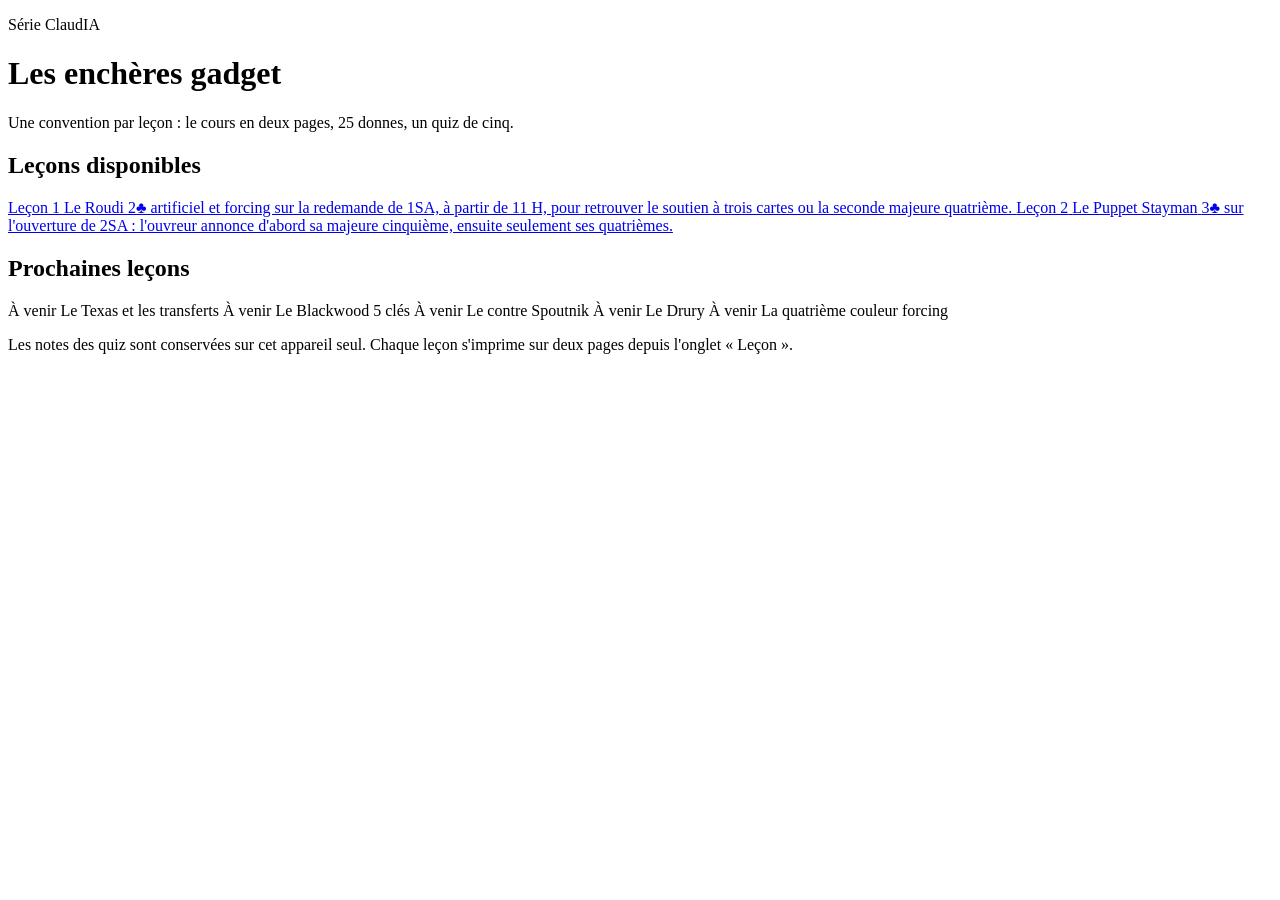
==== index.html @ d80269ad "Add files via upload" ====
<!DOCTYPE html>
<html lang="fr">
<head>
<meta charset="utf-8">
<meta name="viewport" content="width=device-width, initial-scale=1, viewport-fit=cover">
<meta name="theme-color" content="#17492f">
<meta name="mobile-web-app-capable" content="yes">
<meta name="apple-mobile-web-app-status-bar-style" content="black-translucent">
<title>Les enchères gadget · Série ClaudIA</title>
<link rel="manifest" href="manifest.webmanifest">
<link rel="apple-touch-icon" href="icon-180.png">
<link rel="icon" href="icon-192.png">
<link rel="stylesheet" href="assets/gadget.css">
</head>
<body class="accueil">

<header class="top">
  <div class="wrap">
    <p class="serie">Série ClaudIA</p>
    <h1>Les enchères <span class="num">gadget</span></h1>
    <p class="soustitre">Une convention par leçon : le cours en deux pages, 25 donnes, un quiz de cinq.</p>
    <button id="installer" class="installer" hidden onclick="installer()">Installer l'application</button>
  </div>
</header>

<div class="wrap">
  <section class="sommaire">
    <h2>Leçons disponibles</h2>
      <a class="carte-lecon" href="lecon-01-roudi.html" data-lecon="01-roudi">
        <span class="numero">Leçon 1</span>
        <span class="titre-lecon">Le Roudi</span>
        <span class="resume-lecon">2♣ artificiel et forcing sur la redemande de 1SA, à partir de 11 H, pour retrouver le soutien à trois cartes ou la seconde majeure quatrième.</span>
        <span class="note-lecon" hidden></span>
      </a>
      <a class="carte-lecon" href="lecon-02-puppet.html" data-lecon="02-puppet">
        <span class="numero">Leçon 2</span>
        <span class="titre-lecon">Le Puppet Stayman</span>
        <span class="resume-lecon">3♣ sur l'ouverture de 2SA : l'ouvreur annonce d'abord sa majeure cinquième, ensuite seulement ses quatrièmes.</span>
        <span class="note-lecon" hidden></span>
      </a>
  </section>

  <section class="sommaire">
    <h2>Prochaines leçons</h2>
      <span class="carte-lecon future"><span class="numero">À venir</span>
        <span class="titre-lecon">Le Texas et les transferts</span></span>
      <span class="carte-lecon future"><span class="numero">À venir</span>
        <span class="titre-lecon">Le Blackwood 5 clés</span></span>
      <span class="carte-lecon future"><span class="numero">À venir</span>
        <span class="titre-lecon">Le contre Spoutnik</span></span>
      <span class="carte-lecon future"><span class="numero">À venir</span>
        <span class="titre-lecon">Le Drury</span></span>
      <span class="carte-lecon future"><span class="numero">À venir</span>
        <span class="titre-lecon">La quatrième couleur forcing</span></span>
  </section>

  <p class="mention">Les notes des quiz sont conservées sur cet appareil seul. Chaque leçon
  s'imprime sur deux pages depuis l'onglet « Leçon ».</p>
</div>

<script src="assets/accueil.js"></script>
<script>
let inviteInstall = null;
window.addEventListener("beforeinstallprompt", e => {
  e.preventDefault(); inviteInstall = e;
  const b = document.getElementById("installer"); if(b) b.hidden = false;
});
function installer(){
  if(!inviteInstall) return;
  inviteInstall.prompt(); inviteInstall = null;
  const b = document.getElementById("installer"); if(b) b.hidden = true;
}
if("serviceWorker" in navigator && location.protocol.indexOf("http") === 0){
  window.addEventListener("load", () => navigator.serviceWorker.register("sw.js").catch(() => {}));
}
</script>
</body>
</html>
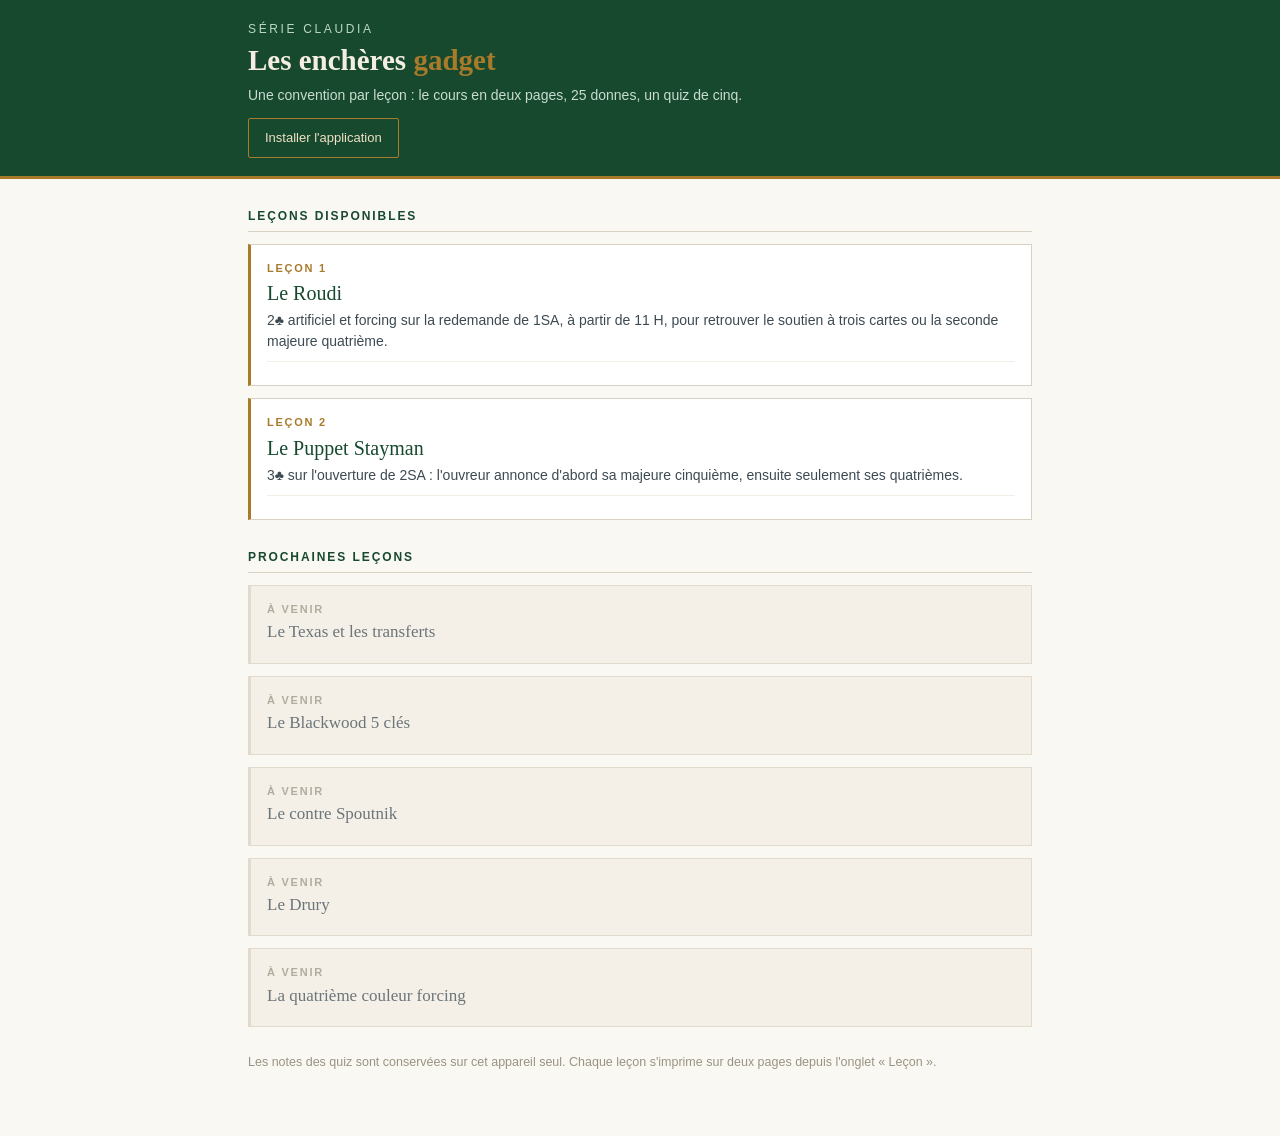
==== commit 941dbe5f: "Add files via upload" ====
--- a/index.html
+++ b/index.html
@@ -10,7 +10,331 @@
 <link rel="manifest" href="manifest.webmanifest">
 <link rel="apple-touch-icon" href="icon-180.png">
 <link rel="icon" href="icon-192.png">
-<link rel="stylesheet" href="assets/gadget.css">
+<style>
+:root{
+  --ink:#10161a;
+  --ink-soft:#3d4a52;
+  --paper:#faf8f3;
+  --paper-2:#f2eee4;
+  --baize:#17492f;
+  --baize-light:#2c6b48;
+  --brass:#a87b2a;
+  --rouge:#b3231c;
+  --rule:#d9d2c2;
+  --ok:#1d6b41;
+  --ko:#a3241d;
+}
+*{box-sizing:border-box}
+html,body{margin:0;padding:0}
+body{
+  background:var(--paper);
+  color:var(--ink);
+  font-family:-apple-system,BlinkMacSystemFont,"Segoe UI",Roboto,Helvetica,Arial,sans-serif;
+  font-size:16px;line-height:1.5;
+  -webkit-text-size-adjust:100%;
+}
+.wrap{max-width:820px;margin:0 auto;padding:0 18px 64px}
+
+/* ---------- en-tête ---------- */
+header.top{
+  background:var(--baize);
+  color:#f4efe2;
+  border-bottom:3px solid var(--brass);
+}
+header.top .wrap{padding-top:20px;padding-bottom:18px}
+.serie{
+  font-size:12px;letter-spacing:.22em;text-transform:uppercase;
+  color:#bcd8c6;margin:0 0 6px;
+}
+header.top h1{
+  font-family:Georgia,"Palatino Linotype",Palatino,serif;
+  font-weight:600;font-size:29px;line-height:1.15;margin:0;
+}
+header.top h1 .num{color:var(--brass)}
+.soustitre{margin:8px 0 0;font-size:14px;color:#c9dcd0}
+.installer{
+  appearance:none;margin-top:12px;background:none;border:1px solid var(--brass);
+  color:#f0e2c4;font:inherit;font-size:13px;padding:9px 16px;border-radius:2px;cursor:pointer;
+}
+.installer:hover{background:var(--brass);color:#12241a}
+
+/* ---------- onglets ---------- */
+nav.tabs{position:sticky;top:0;z-index:20;background:var(--paper);border-bottom:1px solid var(--rule)}
+nav.tabs .wrap{display:flex;gap:4px;padding-top:0;padding-bottom:0}
+nav.tabs label{
+  flex:1;cursor:pointer;user-select:none;text-align:center;
+  font-size:14px;color:var(--ink-soft);
+  padding:14px 6px 12px;border-bottom:3px solid transparent;
+}
+.onglet-radio{position:absolute;width:1px;height:1px;opacity:0;pointer-events:none}
+#r-lecon:checked ~ nav.tabs label[for="r-lecon"],
+#r-donnes:checked ~ nav.tabs label[for="r-donnes"],
+#r-quiz:checked ~ nav.tabs label[for="r-quiz"]{
+  color:var(--baize);font-weight:600;border-bottom-color:var(--brass);
+}
+#r-lecon:focus-visible ~ nav.tabs label[for="r-lecon"],
+#r-donnes:focus-visible ~ nav.tabs label[for="r-donnes"],
+#r-quiz:focus-visible ~ nav.tabs label[for="r-quiz"]{outline:2px solid var(--brass);outline-offset:-2px}
+
+section.panel{display:none}
+#r-lecon:checked ~ #panel-lecon,
+#r-donnes:checked ~ #panel-donnes,
+#r-quiz:checked ~ #panel-quiz{display:block}
+
+/* réponses des donnes : <details>, sans JavaScript */
+details.reveler-bloc{margin-top:2px}
+details.reveler-bloc > summary{
+  list-style:none;cursor:pointer;display:block;text-align:center;
+  border:1px solid var(--baize);color:var(--baize);
+  font-size:13.5px;padding:10px 14px;border-radius:2px;
+}
+details.reveler-bloc > summary::-webkit-details-marker{display:none}
+details.reveler-bloc[open] > summary{display:none}
+
+/* ---------- leçon ---------- */
+.lecon{font-family:Georgia,"Palatino Linotype",Palatino,serif;font-size:16.5px;line-height:1.62}
+.lecon .page{padding:26px 0 8px}
+.lecon h2{
+  font-size:13px;letter-spacing:.16em;text-transform:uppercase;
+  font-family:-apple-system,BlinkMacSystemFont,"Segoe UI",Roboto,sans-serif;
+  color:var(--baize);margin:26px 0 8px;padding-bottom:5px;border-bottom:1px solid var(--rule);
+}
+.lecon h2:first-child{margin-top:0}
+.lecon p{margin:0 0 11px}
+.lecon ul{margin:0 0 11px;padding-left:20px}
+.lecon li{margin-bottom:5px}
+.lecon .chapo{font-size:17.5px;color:var(--ink-soft);font-style:italic;margin-bottom:16px}
+.encadre{
+  background:var(--paper-2);border-left:3px solid var(--brass);
+  padding:12px 14px;margin:0 0 14px;font-size:15.5px;
+}
+.encadre strong{color:var(--baize)}
+table.reponses{border-collapse:collapse;width:100%;margin:0 0 14px;font-size:15px}
+table.reponses th,table.reponses td{border-bottom:1px solid var(--rule);padding:7px 8px;text-align:left;vertical-align:top}
+table.reponses th{
+  font-family:-apple-system,BlinkMacSystemFont,"Segoe UI",Roboto,sans-serif;
+  font-size:12px;letter-spacing:.08em;text-transform:uppercase;color:var(--baize);
+}
+table.reponses td:first-child{white-space:nowrap;font-weight:600;width:88px}
+.pied-page{
+  font-family:-apple-system,BlinkMacSystemFont,sans-serif;font-size:11px;
+  letter-spacing:.14em;text-transform:uppercase;color:#9a9382;
+}
+
+/* ---------- diagramme d'enchères (élément signature) ---------- */
+.encheres{
+  display:inline-block;border:1px solid var(--rule);background:#fff;
+  font-family:-apple-system,BlinkMacSystemFont,"Segoe UI",Roboto,sans-serif;
+  min-width:220px;
+}
+.encheres .entete{display:grid;grid-template-columns:1fr 1fr;background:var(--baize);color:#eef3ee}
+.encheres .entete span{
+  padding:5px 10px;font-size:10.5px;letter-spacing:.14em;text-transform:uppercase;text-align:center;
+}
+.encheres .entete span+span{border-left:1px solid var(--baize-light)}
+.encheres .ligne{display:grid;grid-template-columns:1fr 1fr}
+.encheres .ligne span{
+  padding:6px 10px;text-align:center;font-size:16px;border-top:1px solid var(--rule);
+}
+.encheres .ligne span+span{border-left:1px solid var(--rule)}
+.encheres .attente{color:var(--brass);font-weight:700}
+.r{color:var(--rouge)}
+.n{color:var(--ink)}
+
+/* ---------- main ---------- */
+.main{
+  font-family:"SF Mono",Menlo,Consolas,monospace;font-size:16px;line-height:1.85;
+  background:#fff;border:1px solid var(--rule);padding:10px 14px;display:inline-block;min-width:190px;
+}
+.main div{white-space:nowrap}
+.main .sym{display:inline-block;width:1.2em}
+
+/* ---------- donnes ---------- */
+.donne{
+  background:#fff;border:1px solid var(--rule);border-radius:2px;
+  padding:16px;margin:0 0 14px;
+}
+.donne .num{
+  font-size:11px;letter-spacing:.16em;text-transform:uppercase;color:var(--brass);
+  font-weight:700;margin-bottom:10px;
+}
+.donne .num .role{color:var(--ink-soft);font-weight:400;letter-spacing:.06em}
+.duo{display:flex;gap:22px;flex-wrap:wrap;align-items:flex-start}
+.question{margin:12px 0 10px;font-size:15px;color:var(--ink-soft)}
+.reponse-bloc{border-top:1px solid var(--rule);padding-top:11px;margin-top:11px}
+.verdict{font-weight:700;font-size:17px;margin-bottom:6px}
+.verdict.bon{color:var(--ok)}
+.verdict.mauvais{color:var(--ko)}
+.commentaire{font-size:14.5px;color:var(--ink-soft);line-height:1.55}
+.commentaire em{color:var(--baize);font-style:normal;font-weight:600}
+.alt{
+  margin-top:8px;font-size:13.5px;color:var(--brass);
+  border-left:2px solid var(--brass);padding-left:9px;
+}
+button.reveler{
+  appearance:none;border:1px solid var(--baize);background:none;color:var(--baize);
+  font:inherit;font-size:13.5px;padding:7px 14px;border-radius:2px;cursor:pointer;
+}
+button.reveler:hover{background:var(--baize);color:#fff}
+
+/* ---------- boutons de réponse ---------- */
+.choix{display:flex;flex-wrap:wrap;gap:8px;margin-top:12px}
+.choix button{
+  appearance:none;border:1px solid var(--rule);background:#fff;color:var(--ink);
+  font:inherit;font-size:17px;min-width:74px;padding:10px 14px;border-radius:2px;cursor:pointer;
+}
+.choix button:hover:not(:disabled){border-color:var(--baize);background:var(--paper-2)}
+.choix button:disabled{cursor:default;opacity:.55}
+.choix button.juste{background:#e7f1ea;border-color:var(--ok);color:var(--ok);opacity:1;font-weight:700}
+.choix button.faux{background:#f7e7e6;border-color:var(--ko);color:var(--ko);opacity:1;font-weight:700}
+
+/* ---------- quiz ---------- */
+.barre{
+  display:flex;align-items:center;gap:12px;margin:22px 0 18px;
+  font-size:13px;color:var(--ink-soft);
+}
+.jauge{flex:1;height:5px;background:var(--paper-2);border-radius:3px;overflow:hidden}
+.jauge i{display:block;height:100%;background:var(--brass);width:0;transition:width .3s}
+.bilan{background:#fff;border:1px solid var(--rule);padding:22px;text-align:center}
+.bilan .score{
+  font-family:Georgia,serif;font-size:44px;color:var(--baize);line-height:1;margin-bottom:6px;
+}
+.bilan .score small{font-size:20px;color:var(--ink-soft)}
+.bilan p{color:var(--ink-soft);font-size:14.5px;margin:6px 0 16px}
+button.primaire{
+  appearance:none;border:0;background:var(--baize);color:#fff;font:inherit;font-size:15px;
+  padding:12px 26px;border-radius:2px;cursor:pointer;
+}
+button.primaire:hover{background:var(--baize-light)}
+.stats{margin-top:22px;font-size:13px;color:var(--ink-soft);text-align:center}
+.intro-quiz{margin:22px 0;font-size:15px;color:var(--ink-soft)}
+.alerte{background:#f7e7e6;border-left:3px solid var(--ko);padding:10px 12px;margin:18px 0;font-size:13px}
+
+/* ---------- historique des notes ---------- */
+.historique{margin-top:26px;border-top:1px solid var(--rule);padding-top:16px}
+.historique h3{
+  font-size:11.5px;letter-spacing:.16em;text-transform:uppercase;color:var(--baize);
+  margin:0 0 4px;font-weight:600;
+}
+.historique .resume{font-size:13px;color:var(--ink-soft);margin:0 0 14px}
+.courbe{
+  display:flex;align-items:flex-end;gap:6px;height:118px;
+  overflow-x:auto;padding-bottom:4px;-webkit-overflow-scrolling:touch;
+}
+.courbe .col{
+  flex:0 0 34px;display:flex;flex-direction:column;align-items:center;gap:4px;height:100%;
+  justify-content:flex-end;
+}
+.courbe .val{font-size:11px;color:var(--ink-soft);font-variant-numeric:tabular-nums}
+.courbe .bar{
+  width:100%;background:var(--brass);border-radius:2px 2px 0 0;min-height:3px;
+  transition:height .35s ease;
+}
+.courbe .bar.haut{background:var(--ok)}
+.courbe .bar.bas{background:var(--ko)}
+.courbe .rang{font-size:10px;color:#9a9382;font-variant-numeric:tabular-nums}
+.courbe .col.derniere .val{color:var(--baize);font-weight:700}
+.effacer{
+  appearance:none;background:none;border:0;font:inherit;font-size:12px;
+  color:var(--ink-soft);text-decoration:underline;cursor:pointer;padding:8px 0 0;
+}
+
+@media (max-width:560px){
+  header.top h1{font-size:22px}
+  header.top .wrap{padding-top:16px;padding-bottom:14px}
+  .soustitre{font-size:13px}
+  .wrap{padding-left:14px;padding-right:14px;padding-bottom:48px}
+  .lecon{font-size:16px;line-height:1.58}
+  nav.tabs button{font-size:13px;padding:14px 4px 12px}
+  /* diagramme et main côte à côte, chacun sur une moitié d'écran */
+  .duo{gap:10px}
+  .encheres{flex:1 1 0;min-width:0}
+  .encheres .entete span{padding:4px 4px;font-size:9.5px;letter-spacing:.08em}
+  .encheres .ligne span{padding:6px 4px;font-size:15px}
+  .main{flex:1 1 0;min-width:0;font-size:15px;padding:8px 10px;line-height:1.75}
+  .donne{padding:14px 13px}
+  table.reponses{font-size:14px}
+  table.reponses th,table.reponses td{padding:6px 5px}
+  table.reponses td:first-child{width:74px}
+  /* boutons de réponse : deux par ligne, cible tactile confortable */
+  .choix{gap:7px}
+  .choix button{flex:1 1 calc(50% - 4px);min-width:0;padding:14px 8px;font-size:18px}
+  button.primaire{width:100%;padding:14px 20px}
+  button.reveler{width:100%;padding:12px 14px}
+  .bilan{padding:18px 14px}
+  .bilan .score{font-size:38px}
+  .courbe .col{flex:0 0 30px}
+}
+@media (max-width:360px){
+  .encheres .ligne span{font-size:14px}
+  .main{font-size:14px}
+}
+@media (hover:none){
+  .choix button:hover:not(:disabled){background:#fff;border-color:var(--rule)}
+  button.reveler:hover{background:none;color:var(--baize)}
+}
+html{-webkit-tap-highlight-color:rgba(23,73,47,.12)}
+
+/* ---------- impression : la leçon sur deux pages ---------- */
+@media print{
+  nav.tabs,header.top,.no-print{display:none !important}
+  body{background:#fff;font-size:10.5pt}
+  .wrap{max-width:none;padding:0}
+  section.panel{display:none !important}
+  section#panel-lecon{display:block !important}
+  .lecon{font-size:10.5pt;line-height:1.42}
+  .lecon h2{margin:12pt 0 5pt;font-size:9pt}
+  .lecon .page{padding:0}
+  .lecon .page + .page{break-before:page;page-break-before:always}
+  .encadre,.donne,.encheres,table.reponses{break-inside:avoid;page-break-inside:avoid}
+  .titre-impression{display:block !important}
+}
+.titre-impression{display:none;font-family:Georgia,serif;font-size:16pt;margin:0 0 4pt}
+.sous-impression{display:none}
+@media print{.sous-impression{display:block;font-size:9pt;color:#555;margin:0 0 10pt}}
+
+/* ---------- page d'accueil ---------- */
+body.accueil header.top h1 .num{color:var(--brass)}
+.retour{color:#bcd8c6;text-decoration:none;letter-spacing:.12em}
+.retour:hover{color:#fff}
+.sommaire{margin:28px 0 0}
+.sommaire h2{
+  font-size:12px;letter-spacing:.16em;text-transform:uppercase;color:var(--baize);
+  margin:0 0 12px;padding-bottom:6px;border-bottom:1px solid var(--rule);
+}
+.carte-lecon{
+  display:block;background:#fff;border:1px solid var(--rule);border-left:3px solid var(--brass);
+  padding:15px 16px;margin:0 0 12px;text-decoration:none;color:var(--ink);
+}
+.carte-lecon:hover{border-left-color:var(--baize);background:#fffef9}
+.carte-lecon .numero{
+  display:block;font-size:11px;letter-spacing:.16em;text-transform:uppercase;
+  color:var(--brass);font-weight:700;margin-bottom:5px;
+}
+.carte-lecon .titre-lecon{
+  display:block;font-family:Georgia,"Palatino Linotype",serif;font-size:20px;
+  color:var(--baize);margin-bottom:5px;line-height:1.2;
+}
+.carte-lecon .resume-lecon{display:block;font-size:14px;color:var(--ink-soft);line-height:1.5}
+.carte-lecon .note-lecon{
+  display:block;margin-top:9px;font-size:12.5px;color:var(--brass);
+  border-top:1px solid var(--paper-2);padding-top:8px;
+}
+.carte-lecon.future{
+  border-left-color:var(--rule);background:var(--paper-2);opacity:.75;cursor:default;
+}
+.carte-lecon.future .numero{color:#9a9382}
+.carte-lecon.future .titre-lecon{font-size:17px;color:var(--ink-soft)}
+.mention{font-size:12.5px;color:#9a9382;margin:26px 0 0;line-height:1.5}
+
+/* ---------- aide à l'installation ---------- */
+.aide-install{
+  margin-top:10px;background:rgba(0,0,0,.18);border-left:3px solid var(--brass);
+  padding:10px 12px;font-size:13px;line-height:1.55;color:#e6efe8;
+}
+.aide-install strong{color:var(--brass)}
+
+</style>
 </head>
 <body class="accueil">
 
@@ -19,7 +343,11 @@
     <p class="serie">Série ClaudIA</p>
     <h1>Les enchères <span class="num">gadget</span></h1>
     <p class="soustitre">Une convention par leçon : le cours en deux pages, 25 donnes, un quiz de cinq.</p>
-    <button id="installer" class="installer" hidden onclick="installer()">Installer l'application</button>
+    <button id="installer" class="installer" onclick="installer()">Installer l'application</button>
+    <div id="aide-install" class="aide-install" hidden>
+      <strong>Android</strong> — menu ⋮ de Chrome, puis « Ajouter à l'écran d'accueil ».<br>
+      <strong>iPhone</strong> — bouton Partager de Safari, puis « Sur l'écran d'accueil ».
+    </div>
   </div>
 </header>
 
@@ -58,21 +386,55 @@
   s'imprime sur deux pages depuis l'onglet « Leçon ».</p>
 </div>
 
-<script src="assets/accueil.js"></script>
 <script>
+/* Enchères gadget — page d'accueil : rappel des notes déjà obtenues. */
+(function(){
+  function lire(cle){
+    try{
+      const v = localStorage.getItem(cle);
+      return v ? JSON.parse(v) : null;
+    }catch(e){ return null; }
+  }
+  async function lireAsync(cle){
+    try{
+      if(window.storage && window.storage.get){
+        const r = await Promise.race([
+          window.storage.get(cle),
+          new Promise(r2 => setTimeout(() => r2(null), 1500))
+        ]);
+        return r ? JSON.parse(r.value) : null;
+      }
+    }catch(e){}
+    return lire(cle);
+  }
+  async function afficher(){
+    const cartes = document.querySelectorAll(".carte-lecon[data-lecon]");
+    for(const c of cartes){
+      const r = await lireAsync("gadget:resume:" + c.getAttribute("data-lecon"));
+      const z = c.querySelector(".note-lecon");
+      if(!z) continue;
+      if(r && r.series){
+        z.textContent = r.series + " série" + (r.series > 1 ? "s" : "")
+          + " · dernière " + r.derniere + "/5 · meilleure " + r.meilleure + "/5";
+        z.hidden = false;
+      }
+    }
+  }
+  afficher();
+})();
+
+
 let inviteInstall = null;
-window.addEventListener("beforeinstallprompt", e => {
-  e.preventDefault(); inviteInstall = e;
-  const b = document.getElementById("installer"); if(b) b.hidden = false;
-});
+window.addEventListener("beforeinstallprompt", e => { e.preventDefault(); inviteInstall = e; });
 function installer(){
-  if(!inviteInstall) return;
-  inviteInstall.prompt(); inviteInstall = null;
-  const b = document.getElementById("installer"); if(b) b.hidden = true;
+  if(inviteInstall){ inviteInstall.prompt(); inviteInstall = null; return; }
+  const z = document.getElementById("aide-install");
+  if(z) z.hidden = !z.hidden;
 }
 if("serviceWorker" in navigator && location.protocol.indexOf("http") === 0){
   window.addEventListener("load", () => navigator.serviceWorker.register("sw.js").catch(() => {}));
 }
+
 </script>
 </body>
 </html>
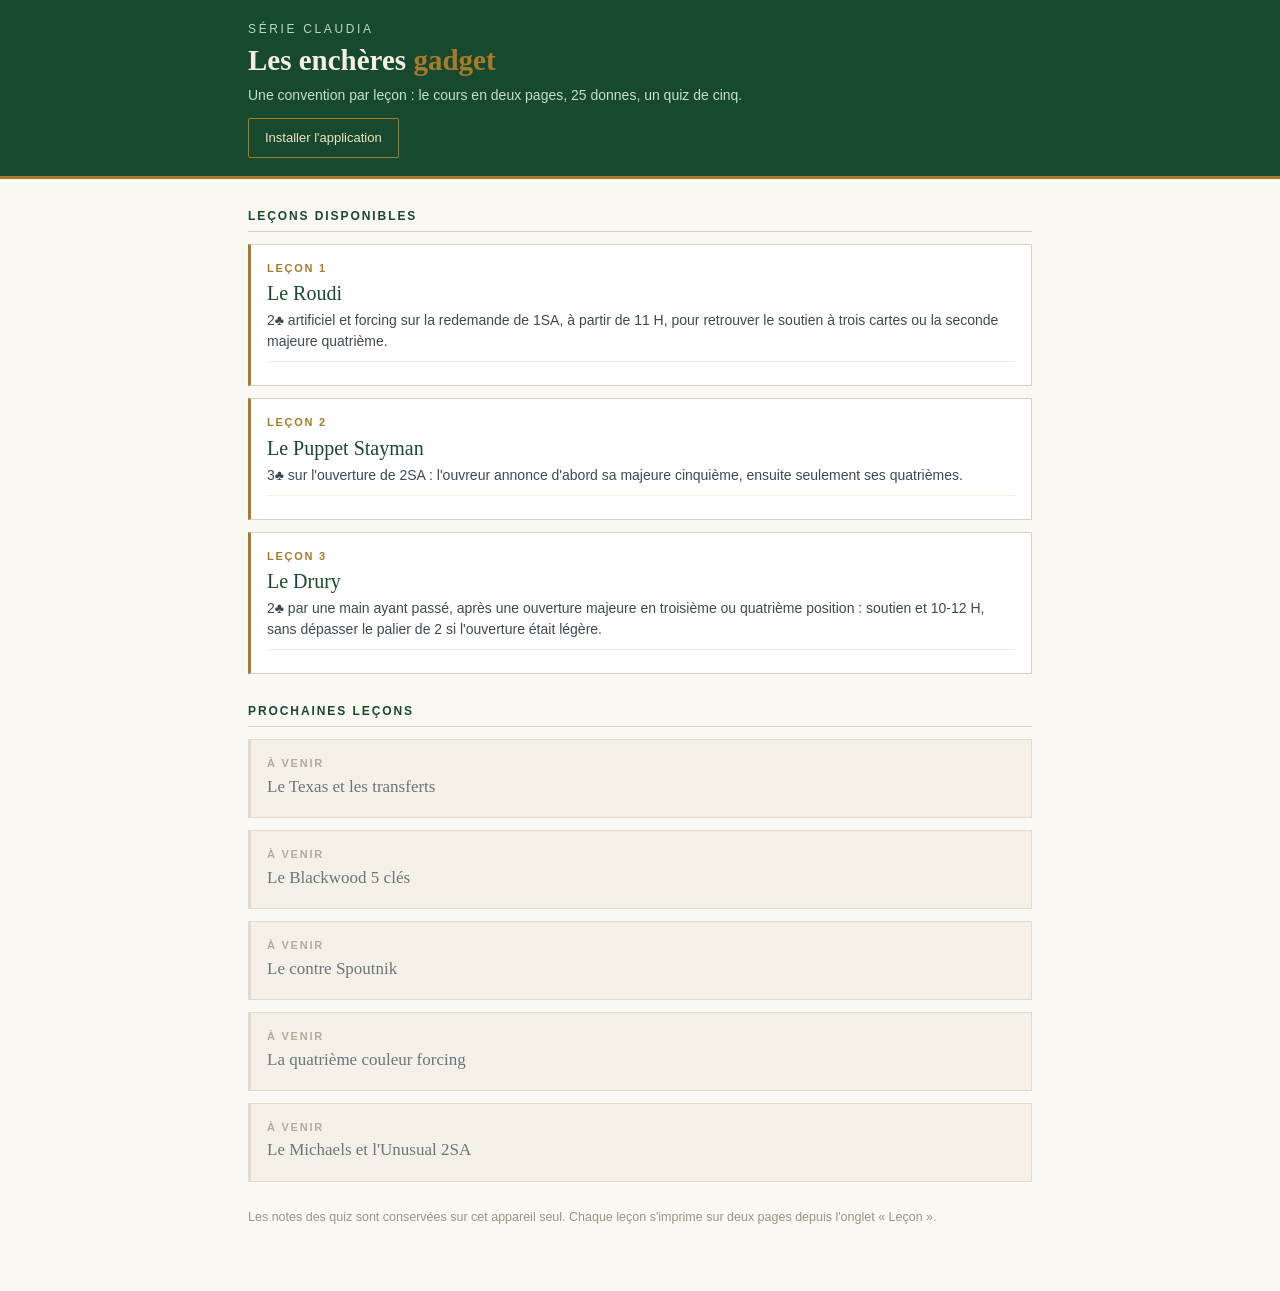
==== commit 6bc698f6: "Add files via upload" ====
--- a/index.html
+++ b/index.html
@@ -366,6 +366,12 @@
         <span class="resume-lecon">3♣ sur l'ouverture de 2SA : l'ouvreur annonce d'abord sa majeure cinquième, ensuite seulement ses quatrièmes.</span>
         <span class="note-lecon" hidden></span>
       </a>
+      <a class="carte-lecon" href="lecon-03-drury.html" data-lecon="03-drury">
+        <span class="numero">Leçon 3</span>
+        <span class="titre-lecon">Le Drury</span>
+        <span class="resume-lecon">2♣ par une main ayant passé, après une ouverture majeure en troisième ou quatrième position : soutien et 10-12 H, sans dépasser le palier de 2 si l'ouverture était légère.</span>
+        <span class="note-lecon" hidden></span>
+      </a>
   </section>
 
   <section class="sommaire">
@@ -377,9 +383,9 @@
       <span class="carte-lecon future"><span class="numero">À venir</span>
         <span class="titre-lecon">Le contre Spoutnik</span></span>
       <span class="carte-lecon future"><span class="numero">À venir</span>
-        <span class="titre-lecon">Le Drury</span></span>
+        <span class="titre-lecon">La quatrième couleur forcing</span></span>
       <span class="carte-lecon future"><span class="numero">À venir</span>
-        <span class="titre-lecon">La quatrième couleur forcing</span></span>
+        <span class="titre-lecon">Le Michaels et l'Unusual 2SA</span></span>
   </section>
 
   <p class="mention">Les notes des quiz sont conservées sur cet appareil seul. Chaque leçon
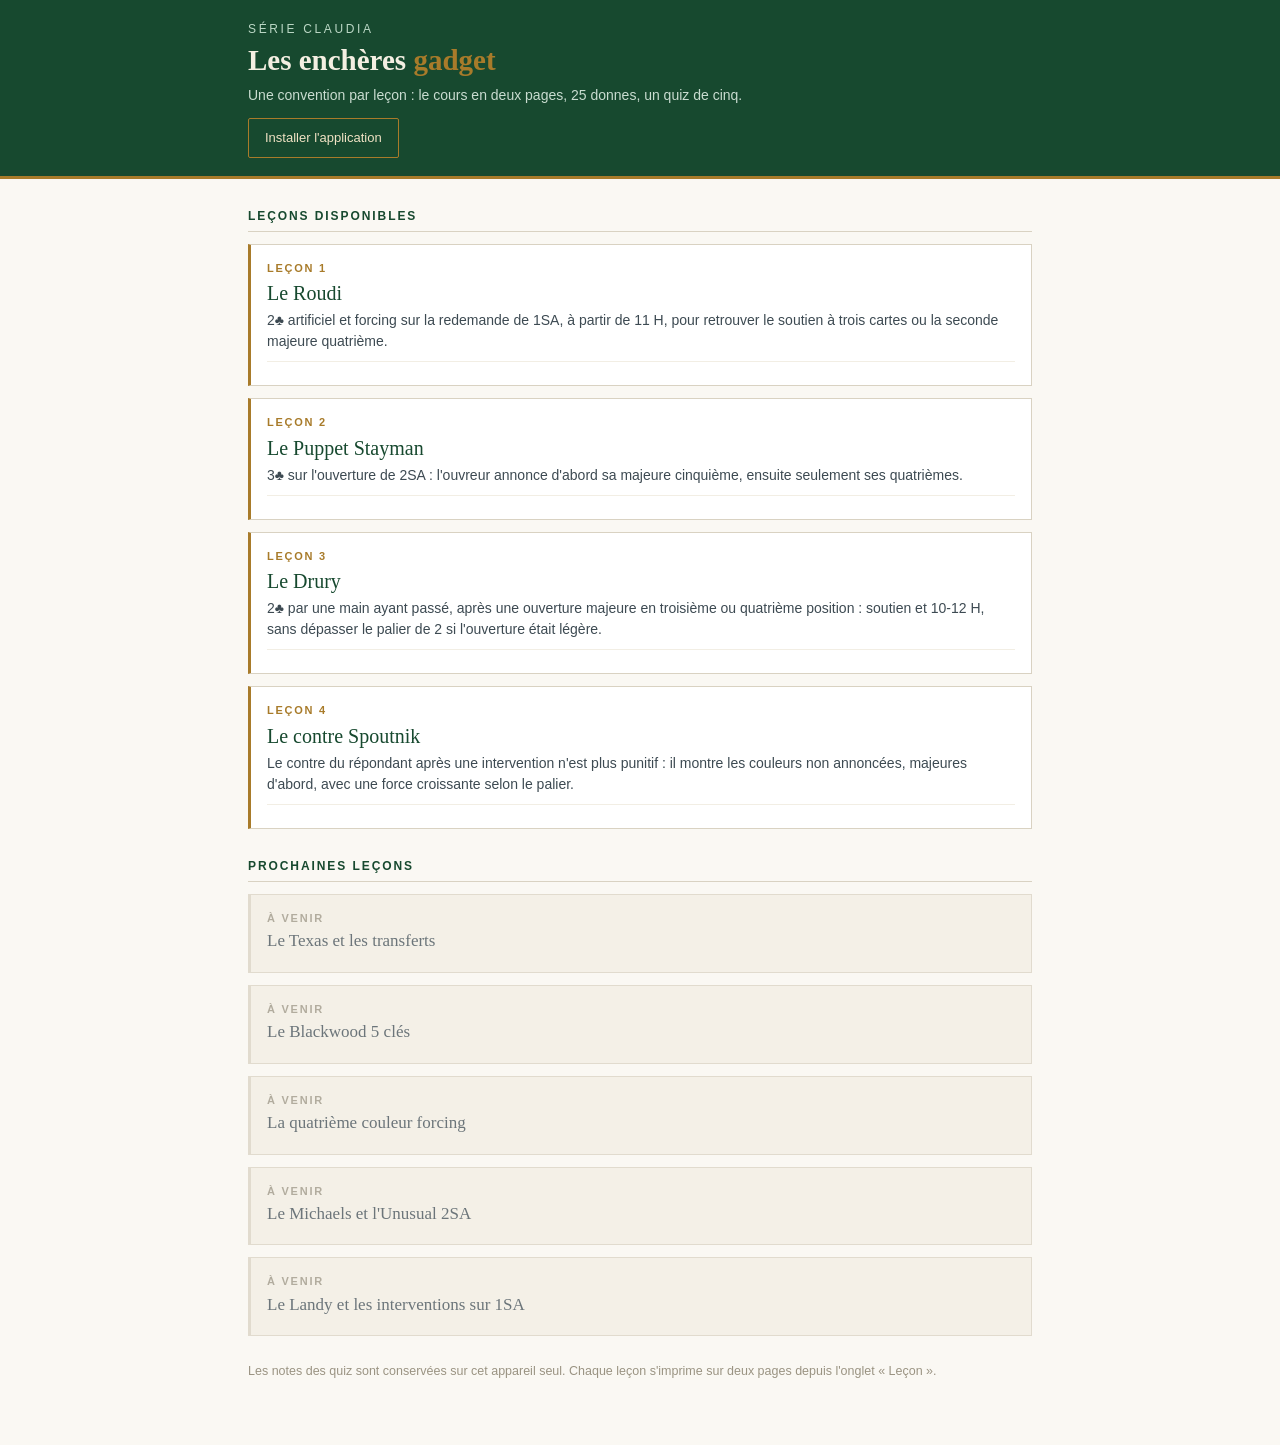
==== commit 80766fb7: "Add files via upload" ====
--- a/index.html
+++ b/index.html
@@ -334,6 +334,17 @@
 }
 .aide-install strong{color:var(--brass)}
 
+/* ---------- diagramme à trois colonnes (enchères adverses) ---------- */
+.encheres.trois{min-width:250px}
+.encheres.trois .entete,.encheres.trois .ligne{grid-template-columns:1fr 1fr 1fr}
+.encheres.trois .entete span{padding:5px 6px;font-size:9.5px}
+.encheres.trois .ligne span{padding:6px 6px;font-size:15px}
+.encheres .adv{color:var(--ink-soft);font-style:italic}
+@media (max-width:560px){
+  .encheres.trois .entete span{font-size:8.5px;letter-spacing:.04em;padding:4px 2px}
+  .encheres.trois .ligne span{font-size:14px;padding:6px 2px}
+}
+
 </style>
 </head>
 <body class="accueil">
@@ -372,6 +383,12 @@
         <span class="resume-lecon">2♣ par une main ayant passé, après une ouverture majeure en troisième ou quatrième position : soutien et 10-12 H, sans dépasser le palier de 2 si l'ouverture était légère.</span>
         <span class="note-lecon" hidden></span>
       </a>
+      <a class="carte-lecon" href="lecon-04-spoutnik.html" data-lecon="04-spoutnik">
+        <span class="numero">Leçon 4</span>
+        <span class="titre-lecon">Le contre Spoutnik</span>
+        <span class="resume-lecon">Le contre du répondant après une intervention n'est plus punitif : il montre les couleurs non annoncées, majeures d'abord, avec une force croissante selon le palier.</span>
+        <span class="note-lecon" hidden></span>
+      </a>
   </section>
 
   <section class="sommaire">
@@ -381,11 +398,11 @@
       <span class="carte-lecon future"><span class="numero">À venir</span>
         <span class="titre-lecon">Le Blackwood 5 clés</span></span>
       <span class="carte-lecon future"><span class="numero">À venir</span>
-        <span class="titre-lecon">Le contre Spoutnik</span></span>
-      <span class="carte-lecon future"><span class="numero">À venir</span>
         <span class="titre-lecon">La quatrième couleur forcing</span></span>
       <span class="carte-lecon future"><span class="numero">À venir</span>
         <span class="titre-lecon">Le Michaels et l'Unusual 2SA</span></span>
+      <span class="carte-lecon future"><span class="numero">À venir</span>
+        <span class="titre-lecon">Le Landy et les interventions sur 1SA</span></span>
   </section>
 
   <p class="mention">Les notes des quiz sont conservées sur cet appareil seul. Chaque leçon
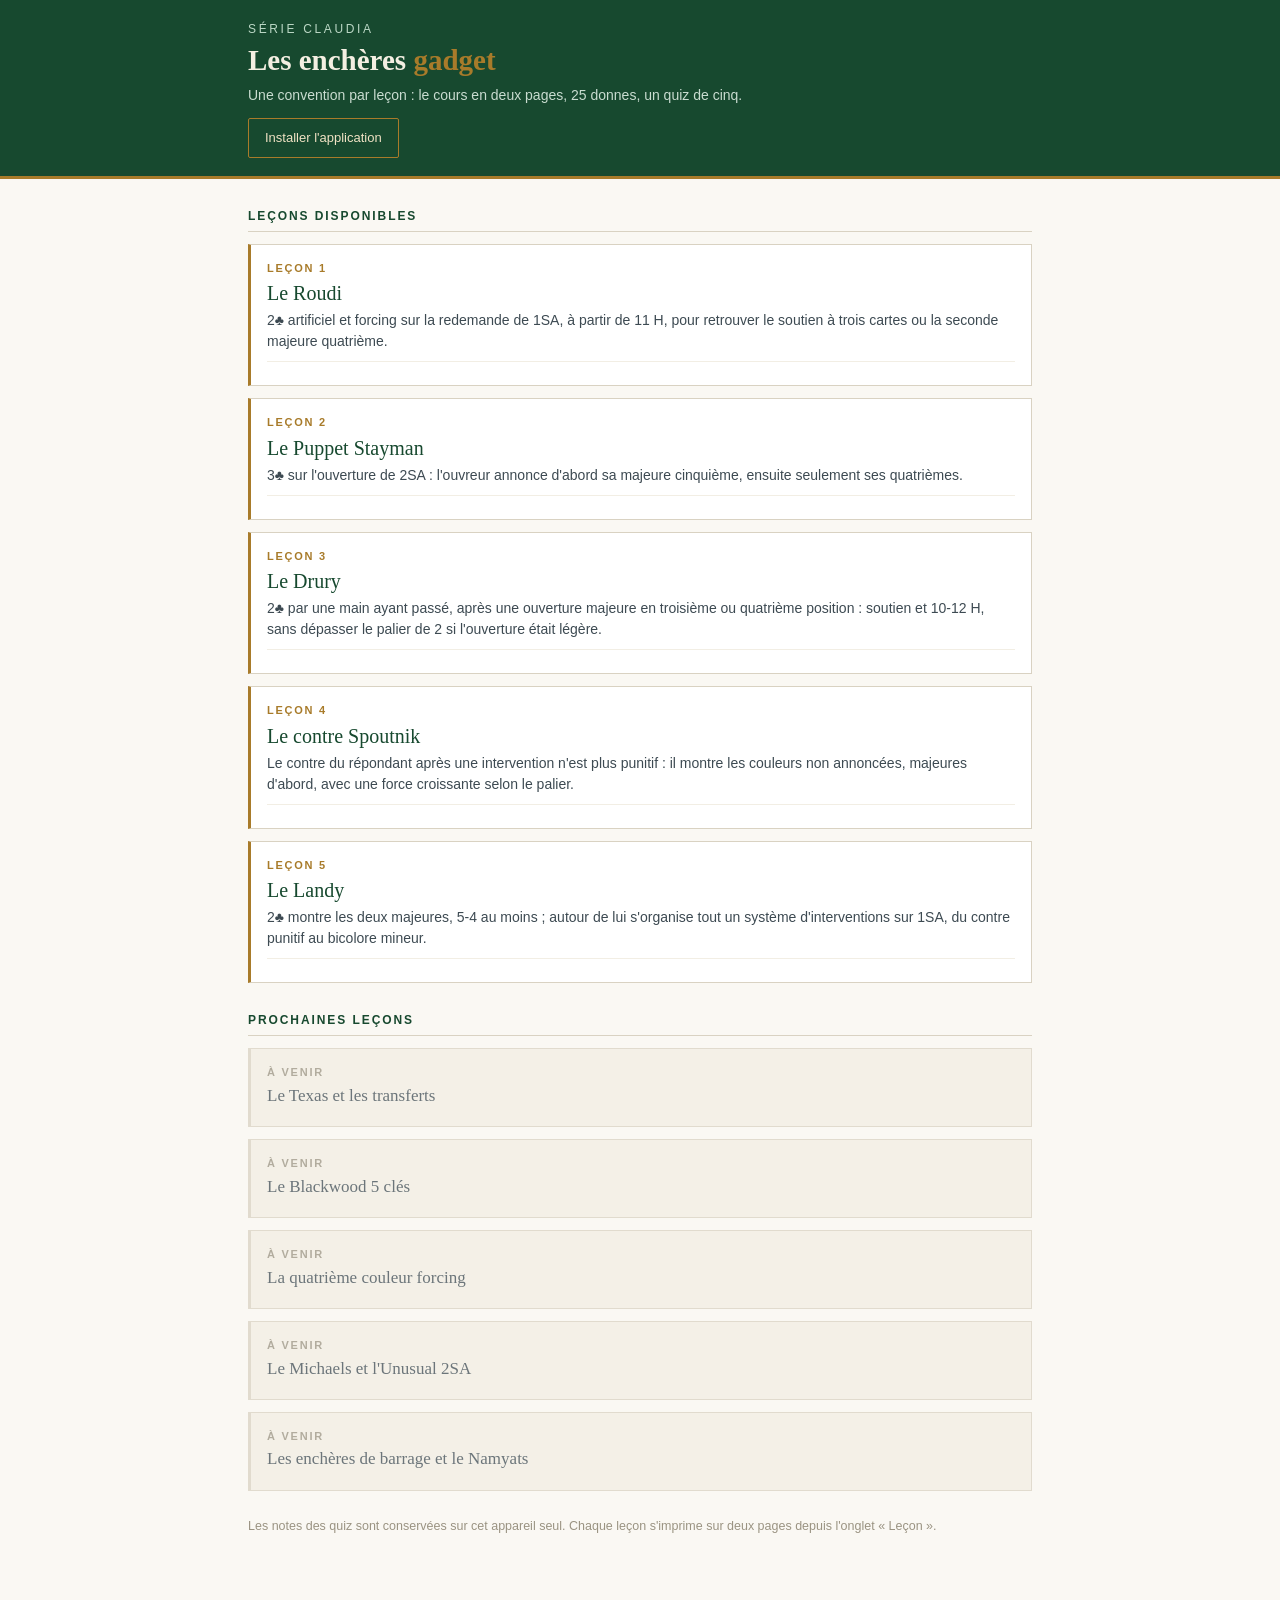
==== commit 3e47a50e: "Add files via upload" ====
--- a/index.html
+++ b/index.html
@@ -389,6 +389,12 @@
         <span class="resume-lecon">Le contre du répondant après une intervention n'est plus punitif : il montre les couleurs non annoncées, majeures d'abord, avec une force croissante selon le palier.</span>
         <span class="note-lecon" hidden></span>
       </a>
+      <a class="carte-lecon" href="lecon-05-landy.html" data-lecon="05-landy">
+        <span class="numero">Leçon 5</span>
+        <span class="titre-lecon">Le Landy</span>
+        <span class="resume-lecon">2♣ montre les deux majeures, 5-4 au moins ; autour de lui s'organise tout un système d'interventions sur 1SA, du contre punitif au bicolore mineur.</span>
+        <span class="note-lecon" hidden></span>
+      </a>
   </section>
 
   <section class="sommaire">
@@ -402,7 +408,7 @@
       <span class="carte-lecon future"><span class="numero">À venir</span>
         <span class="titre-lecon">Le Michaels et l'Unusual 2SA</span></span>
       <span class="carte-lecon future"><span class="numero">À venir</span>
-        <span class="titre-lecon">Le Landy et les interventions sur 1SA</span></span>
+        <span class="titre-lecon">Les enchères de barrage et le Namyats</span></span>
   </section>
 
   <p class="mention">Les notes des quiz sont conservées sur cet appareil seul. Chaque leçon
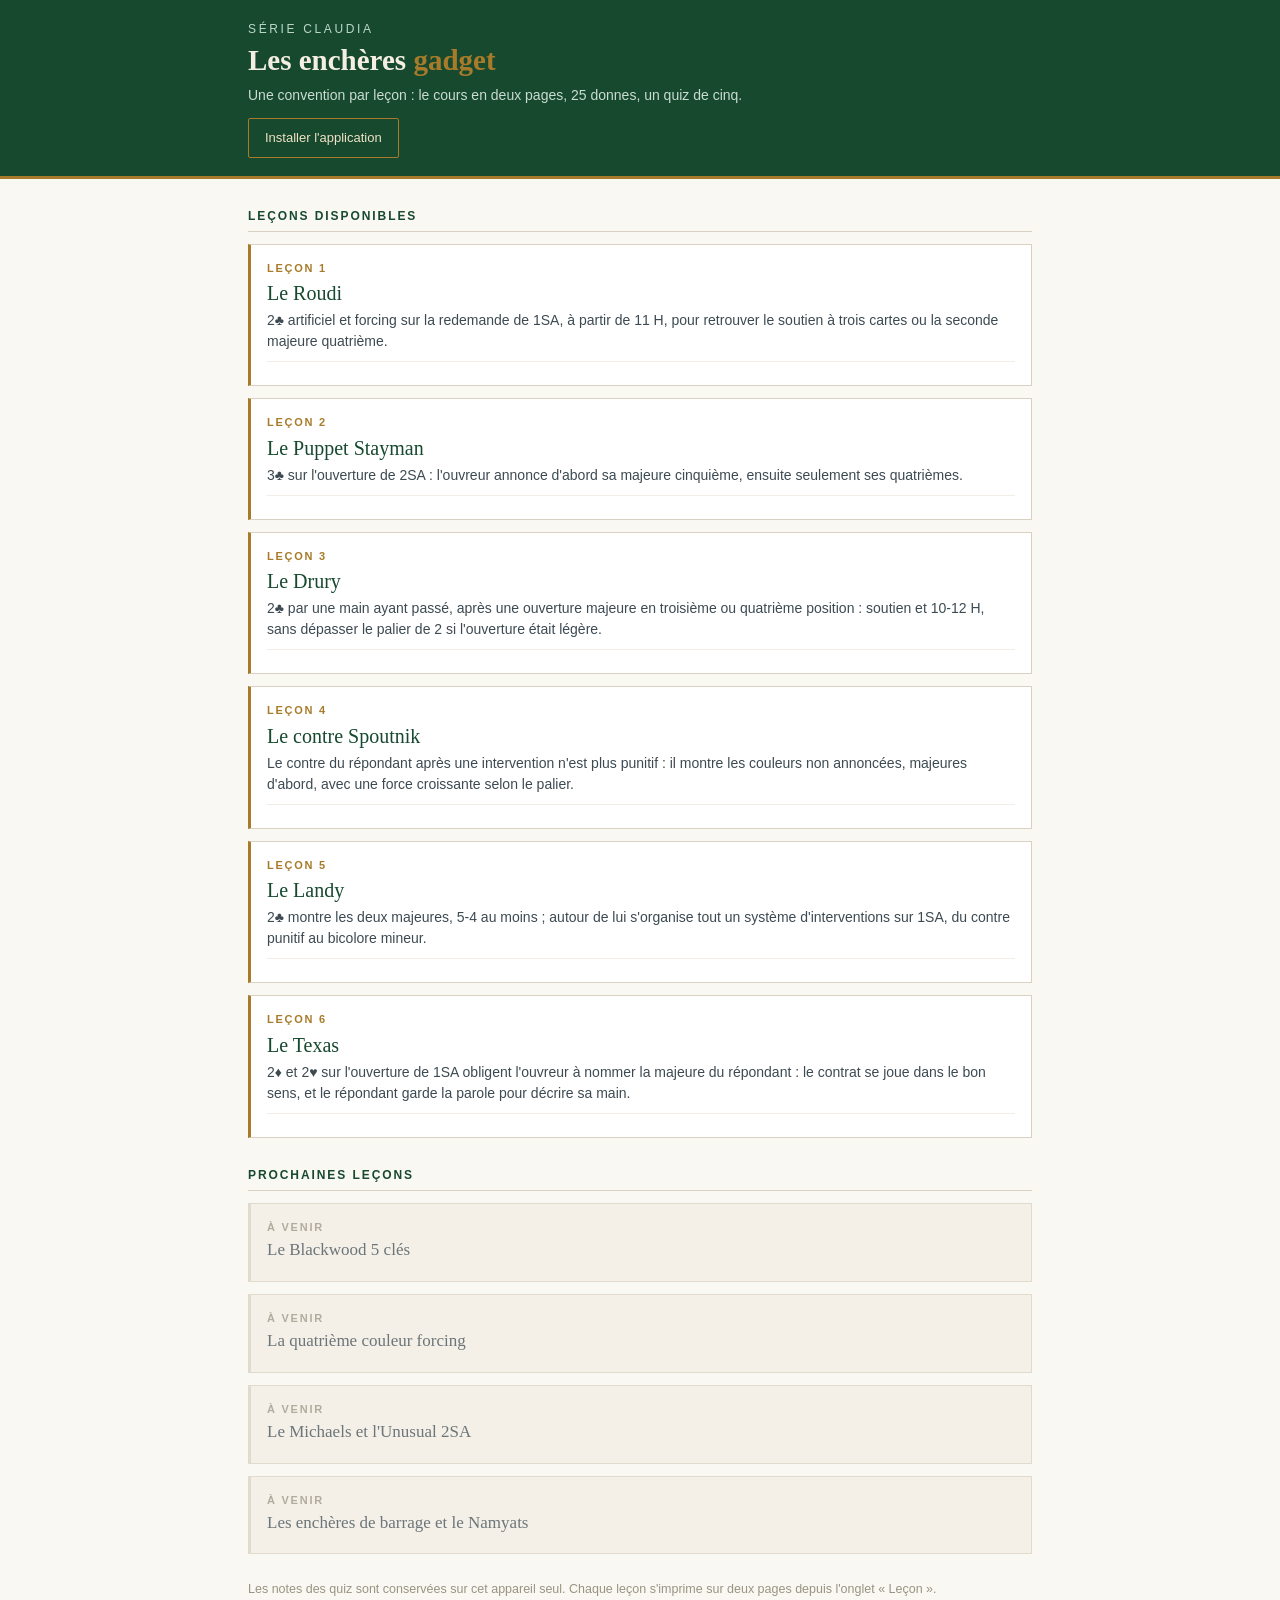
==== commit 996b2517: "Add files via upload" ====
--- a/index.html
+++ b/index.html
@@ -395,12 +395,16 @@
         <span class="resume-lecon">2♣ montre les deux majeures, 5-4 au moins ; autour de lui s'organise tout un système d'interventions sur 1SA, du contre punitif au bicolore mineur.</span>
         <span class="note-lecon" hidden></span>
       </a>
+      <a class="carte-lecon" href="lecon-06-texas.html" data-lecon="06-texas">
+        <span class="numero">Leçon 6</span>
+        <span class="titre-lecon">Le Texas</span>
+        <span class="resume-lecon">2♦ et 2♥ sur l'ouverture de 1SA obligent l'ouvreur à nommer la majeure du répondant : le contrat se joue dans le bon sens, et le répondant garde la parole pour décrire sa main.</span>
+        <span class="note-lecon" hidden></span>
+      </a>
   </section>
 
   <section class="sommaire">
     <h2>Prochaines leçons</h2>
-      <span class="carte-lecon future"><span class="numero">À venir</span>
-        <span class="titre-lecon">Le Texas et les transferts</span></span>
       <span class="carte-lecon future"><span class="numero">À venir</span>
         <span class="titre-lecon">Le Blackwood 5 clés</span></span>
       <span class="carte-lecon future"><span class="numero">À venir</span>
